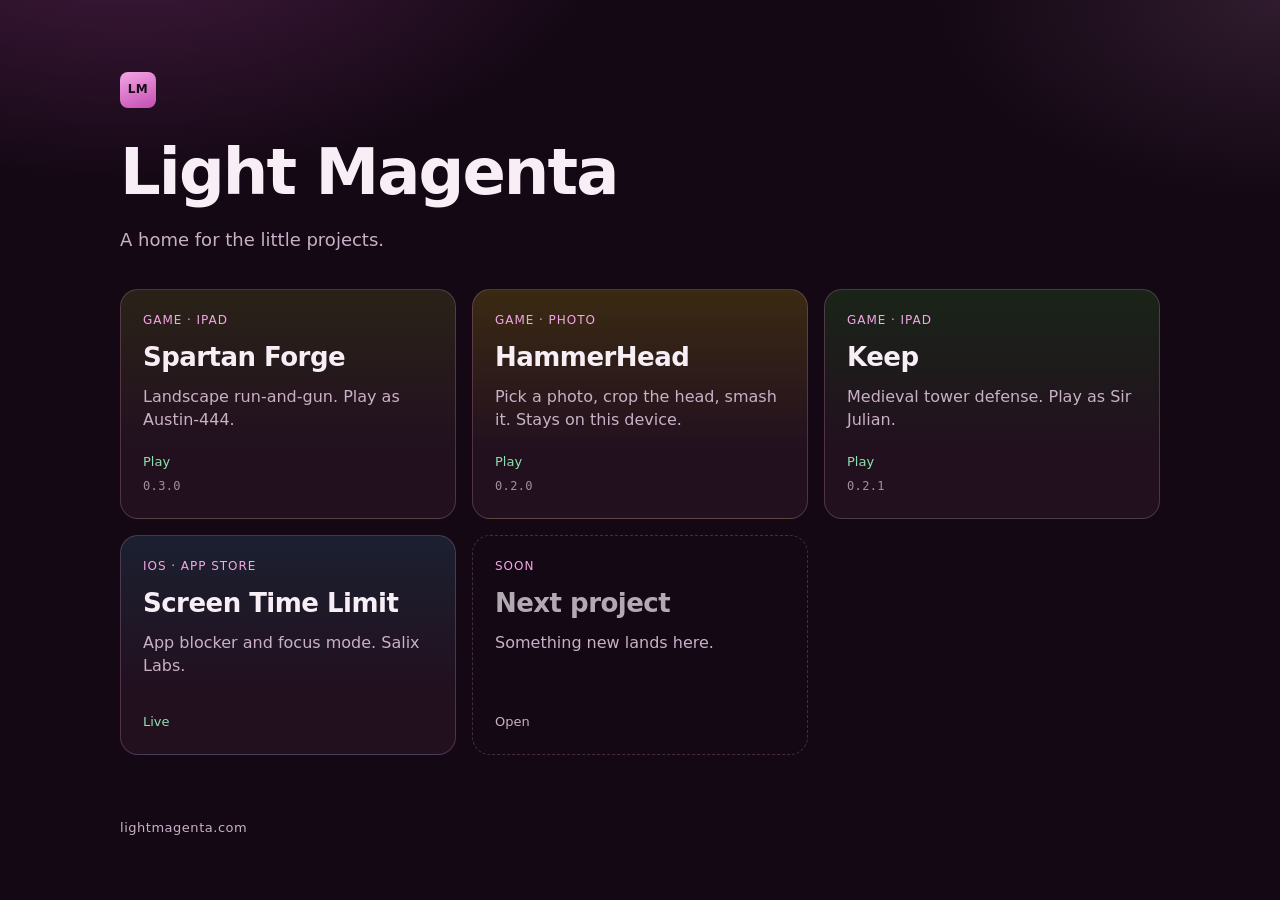
==== index.html @ 17b07bab "Pin Keep 0.2.1 from d2bc996 Copy playable files from keep@d2bc996. SOURCE.txt pins that SHA and vers" ====
<!DOCTYPE html>
<html lang="en">
<head>
  <meta charset="utf-8">
  <meta name="viewport" content="width=device-width, initial-scale=1">
  <title>Light Magenta</title>
  <meta name="description" content="A home for Erik’s little projects.">
  <link rel="icon" href="favicon.svg" type="image/svg+xml">
  <link rel="stylesheet" href="styles.css">
</head>
<body>
  <header class="wrap">
    <p class="mark">LM</p>
    <h1>Light Magenta</h1>
    <p class="lede">A home for the little projects.</p>
  </header>

  <main class="wrap tiles">
    <!-- Playable-tile stamps are version only. SHAs stay in that game's SOURCE.txt. Update the stamp in the same change when copying a newer game version onto the hub. Soon / App Store tiles stay unlabeled. -->
    <a class="tile tile-spartan" href="/spartan/">
      <span class="tag">Game · iPad</span>
      <h2>Spartan Forge</h2>
      <p>Landscape run-and-gun. Play as Austin-444.</p>
      <span class="status live">Play</span>
      <span class="build">0.3.0</span>
    </a>

    <a class="tile tile-hammer" href="/hammerhead/">
      <span class="tag">Game · Photo</span>
      <h2>HammerHead</h2>
      <p>Pick a photo, crop the head, smash it. Stays on this device.</p>
      <span class="status live">Play</span>
      <span class="build">0.2.0</span>
    </a>

    <a class="tile tile-keep" href="/keep/">
      <span class="tag">Game · iPad</span>
      <h2>Keep</h2>
      <p>Medieval tower defense. Play as Sir Julian.</p>
      <span class="status live">Play</span>
      <span class="build">0.2.1</span>
    </a>

    <a class="tile tile-app" href="https://apps.apple.com/us/app/screen-time-limit-app-blocker/id6449219142">
      <span class="tag">iOS · App Store</span>
      <h2>Screen Time Limit</h2>
      <p>App blocker and focus mode. Salix Labs.</p>
      <span class="status live">Live</span>
    </a>

    <div class="tile tile-next" aria-disabled="true">
      <span class="tag">Soon</span>
      <h2>Next project</h2>
      <p>Something new lands here.</p>
      <span class="status">Open</span>
    </div>
  </main>

  <footer class="wrap">lightmagenta.com</footer>
</body>
</html>
---- styles.css ----
:root {
  --bg: #140814;
  --ink: #f7eef6;
  --muted: #c9b0c6;
  --magenta: #f3a6e4;
  --magenta-deep: #c44db3;
  --card: #22101f;
  --line: rgba(243, 166, 228, 0.22);
}

* { box-sizing: border-box; }
html, body { margin: 0; padding: 0; }
body {
  min-height: 100vh;
  background:
    radial-gradient(900px 500px at 10% -10%, rgba(196, 77, 179, 0.28), transparent 55%),
    radial-gradient(700px 400px at 100% 0%, rgba(243, 166, 228, 0.12), transparent 50%),
    var(--bg);
  color: var(--ink);
  font: 16px/1.45 ui-sans-serif, system-ui, -apple-system, "Segoe UI", Helvetica, sans-serif;
}

.wrap { width: min(1040px, calc(100% - 40px)); margin: 0 auto; }

header { padding: 72px 0 36px; }
.mark {
  display: inline-grid;
  place-items: center;
  width: 36px;
  height: 36px;
  margin: 0 0 18px;
  border-radius: 8px;
  background: linear-gradient(160deg, var(--magenta), var(--magenta-deep));
  color: #1a0a18;
  font-size: 12px;
  font-weight: 700;
  letter-spacing: 0.04em;
}
h1 {
  margin: 0 0 8px;
  font-size: clamp(36px, 6vw, 64px);
  font-weight: 560;
  letter-spacing: -0.03em;
}
.lede { margin: 0; color: var(--muted); font-size: 18px; }

.tiles {
  display: grid;
  grid-template-columns: repeat(auto-fit, minmax(260px, 1fr));
  gap: 16px;
  padding-bottom: 64px;
}

.tile {
  display: flex;
  flex-direction: column;
  min-height: 220px;
  padding: 22px;
  border: 1px solid var(--line);
  border-radius: 18px;
  background: var(--card);
  color: inherit;
  text-decoration: none;
  transition: transform 160ms ease, border-color 160ms ease, background 160ms ease;
}
a.tile:hover, a.tile:focus-visible {
  transform: translateY(-3px);
  border-color: var(--magenta);
  outline: none;
}
.tile h2 { margin: 10px 0 8px; font-size: 26px; letter-spacing: -0.02em; }
.tile p { margin: 0 0 auto; color: var(--muted); }
.tag {
  font-size: 12px;
  letter-spacing: 0.08em;
  text-transform: uppercase;
  color: var(--magenta);
}
.status {
  margin-top: 22px;
  font-size: 13px;
  color: var(--muted);
}
.status.live { color: #8ee0b0; }
.build {
  margin-top: 6px;
  font-size: 12px;
  font-family: ui-monospace, SFMono-Regular, Menlo, Consolas, monospace;
  letter-spacing: 0.03em;
  color: var(--muted);
  opacity: 0.78;
}

.tile-spartan { background: linear-gradient(180deg, #2a2218 0%, var(--card) 70%); }
.tile-app { background: linear-gradient(180deg, #1b2030 0%, var(--card) 70%); }
.tile-hammer { background: linear-gradient(180deg, #3a2a12 0%, var(--card) 70%); }
.tile-keep { background: linear-gradient(180deg, #1a2418 0%, var(--card) 70%); }
.tile-keep[aria-disabled="true"] { cursor: default; opacity: 0.85; }
.tile-next {
  border-style: dashed;
  background: transparent;
  color: var(--muted);
}
.tile-next h2 { color: var(--ink); opacity: 0.7; }

footer {
  padding: 0 0 40px;
  color: var(--muted);
  font-size: 13px;
  letter-spacing: 0.04em;
}

@media (prefers-reduced-motion: reduce) {
  .tile { transition: none; }
  a.tile:hover { transform: none; }
}
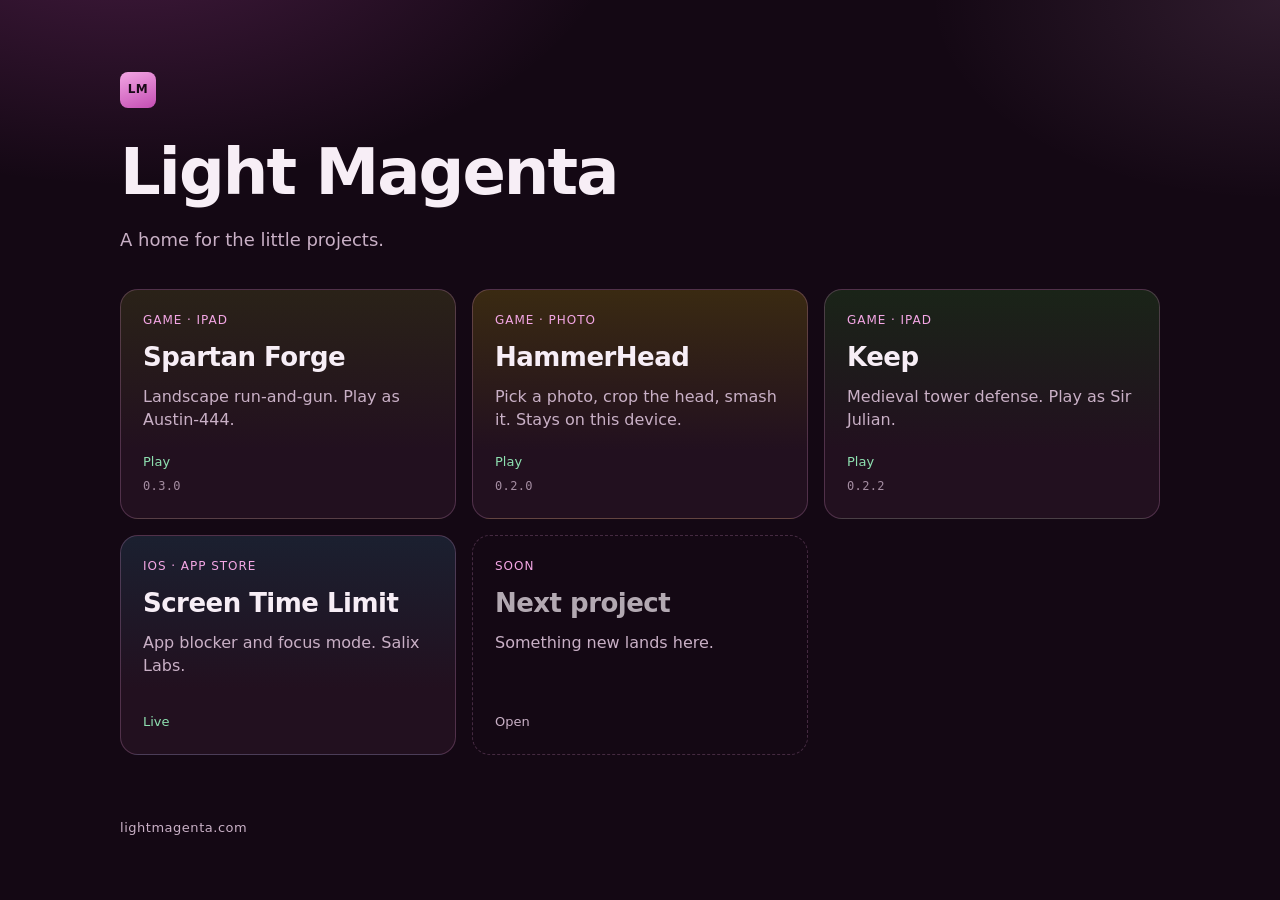
==== commit 58dc4c1f: "Pin Keep 0.2.2 from 047e198 Copy the playable Keep files from salixlabs/keep@047e198 and stamp the h" ====
--- a/index.html
+++ b/index.html
@@ -38,7 +38,7 @@
       <h2>Keep</h2>
       <p>Medieval tower defense. Play as Sir Julian.</p>
       <span class="status live">Play</span>
-      <span class="build">0.2.1</span>
+      <span class="build">0.2.2</span>
     </a>
 
     <a class="tile tile-app" href="https://apps.apple.com/us/app/screen-time-limit-app-blocker/id6449219142">
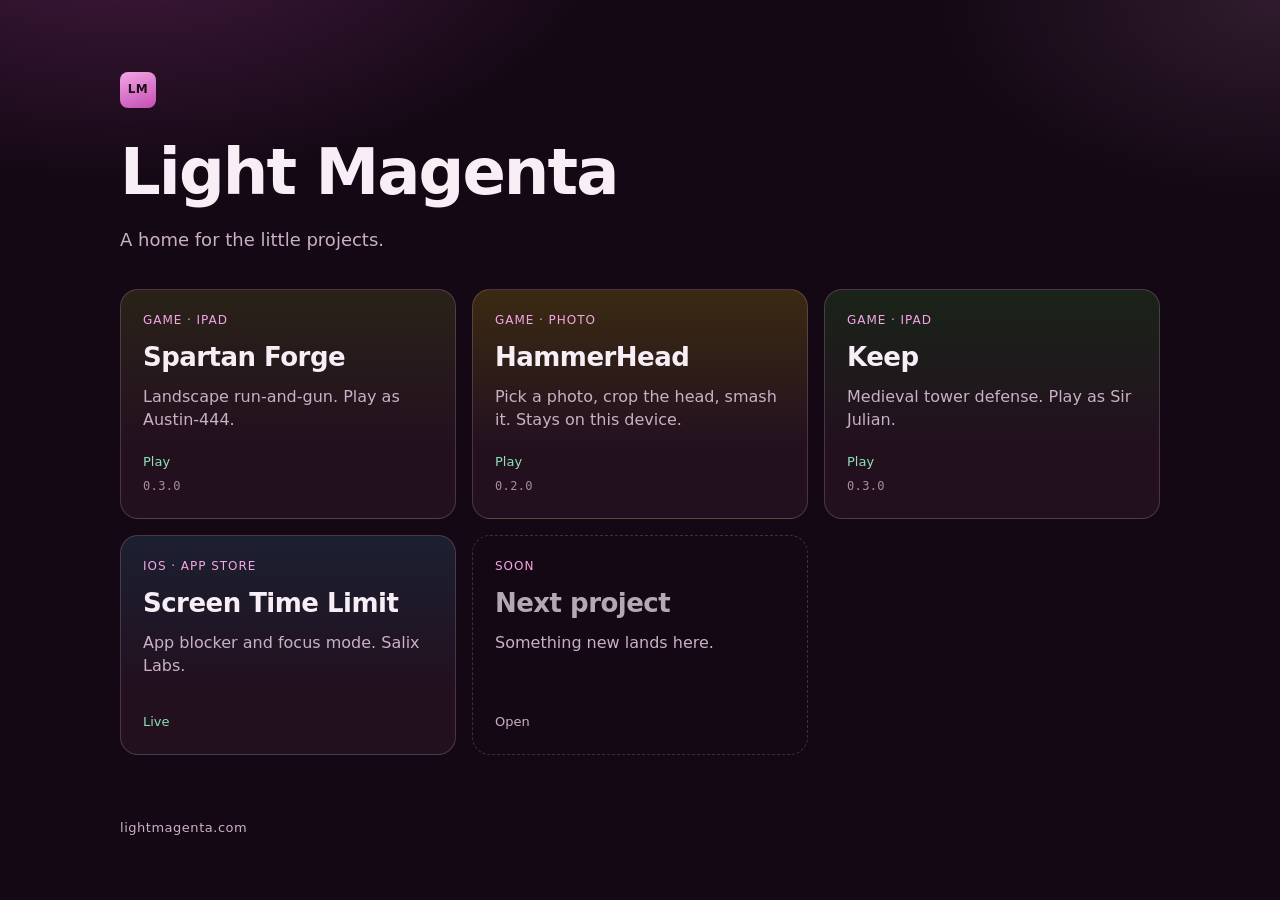
==== commit 734df723: "Pin Keep 0.3.0 from 2b96a8d Copy the playable Keep files from salixlabs/keep@2b96a8d and stamp the h" ====
--- a/index.html
+++ b/index.html
@@ -38,7 +38,7 @@
       <h2>Keep</h2>
       <p>Medieval tower defense. Play as Sir Julian.</p>
       <span class="status live">Play</span>
-      <span class="build">0.2.2</span>
+      <span class="build">0.3.0</span>
     </a>
 
     <a class="tile tile-app" href="https://apps.apple.com/us/app/screen-time-limit-app-blocker/id6449219142">
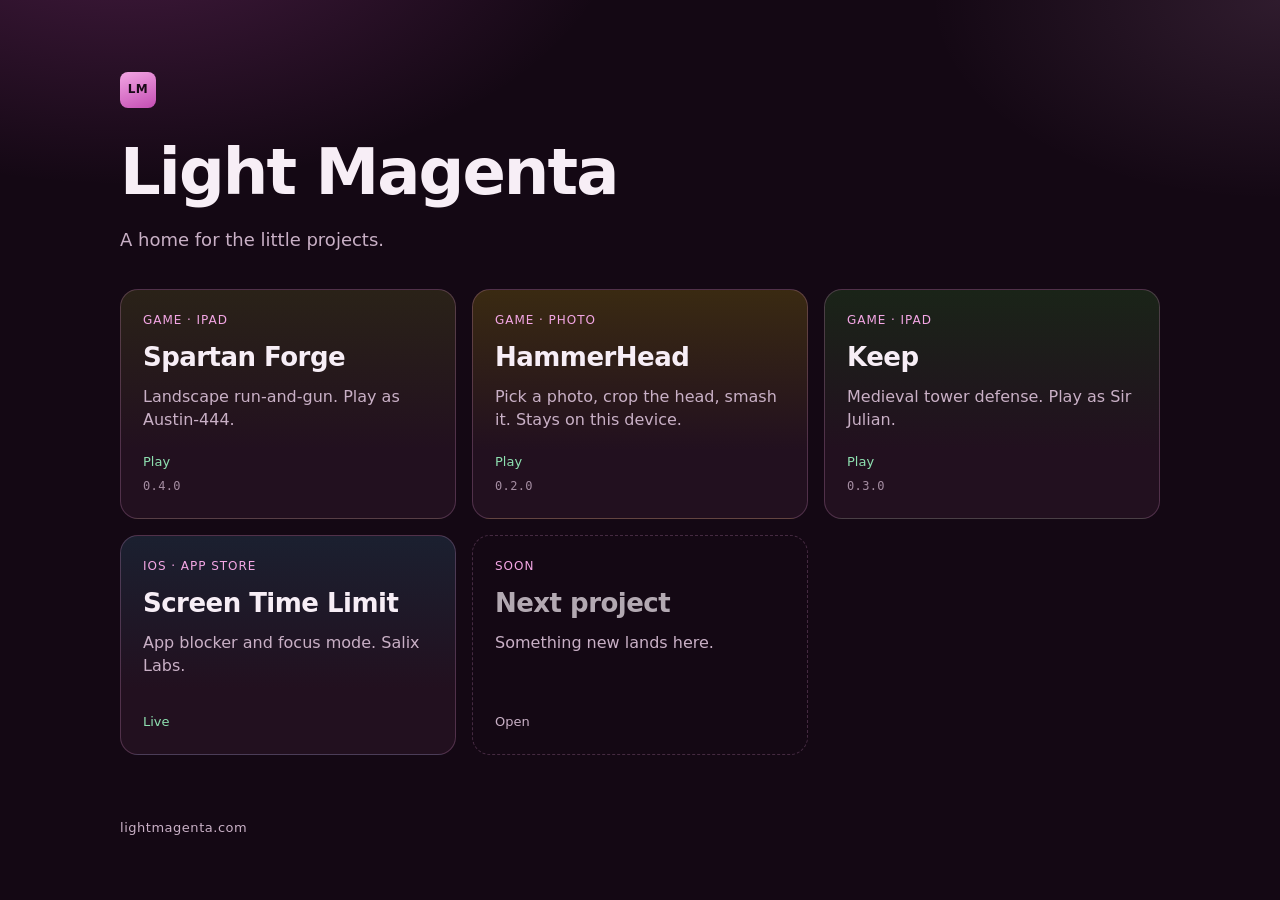
==== commit f6d27b29: "Pin Spartan 0.4.0 from 0081cbe Copy the playable Spartan files from salixlabs/spartan@0081cbe8 and s" ====
--- a/index.html
+++ b/index.html
@@ -22,7 +22,7 @@
       <h2>Spartan Forge</h2>
       <p>Landscape run-and-gun. Play as Austin-444.</p>
       <span class="status live">Play</span>
-      <span class="build">0.3.0</span>
+      <span class="build">0.4.0</span>
     </a>
 
     <a class="tile tile-hammer" href="/hammerhead/">
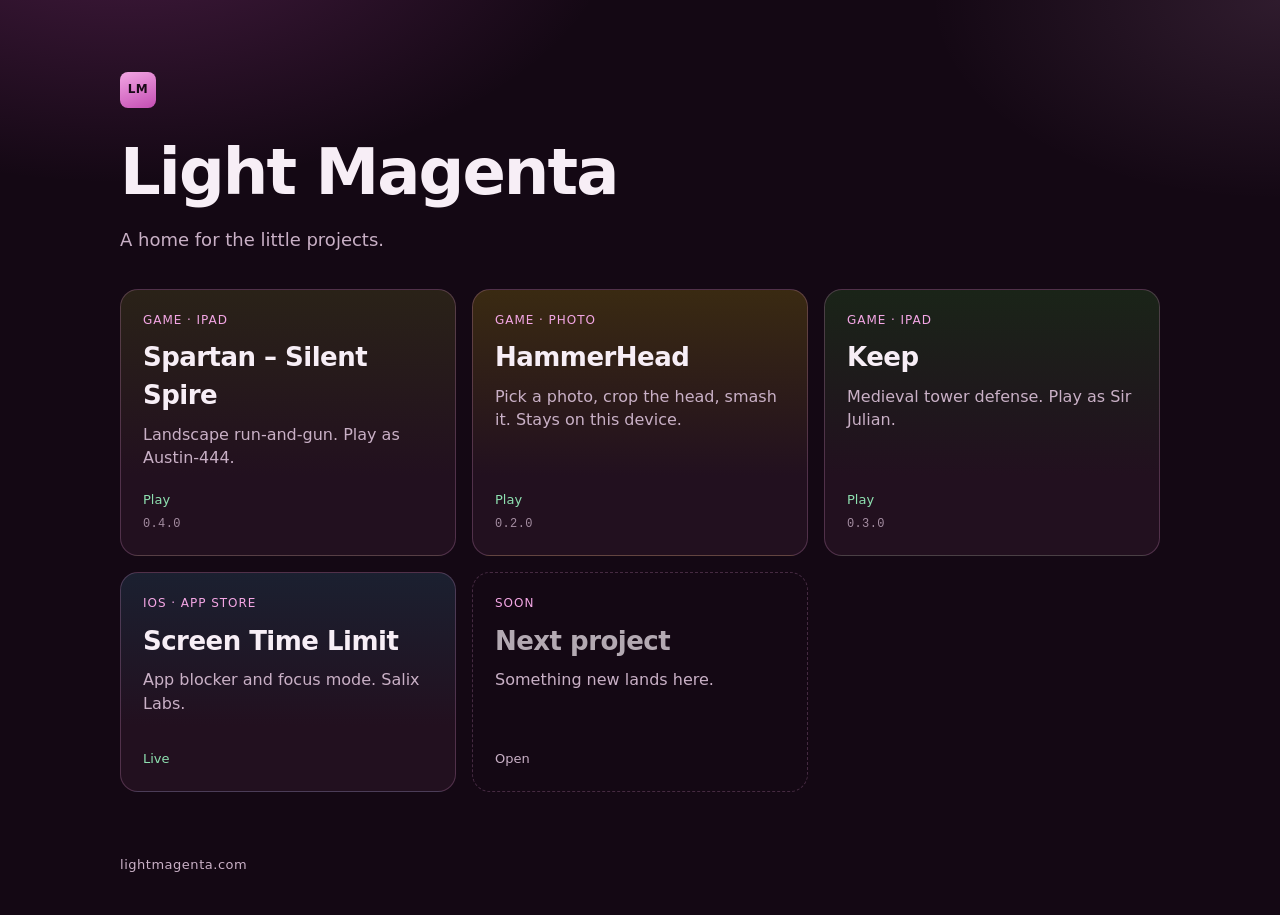
==== commit 79b96318: "Rename hub Spartan tile to Silent Spire The homepage tile title is Spartan – Silent Spire. Stamp sta" ====
--- a/index.html
+++ b/index.html
@@ -19,7 +19,7 @@
     <!-- Playable-tile stamps are version only. SHAs stay in that game's SOURCE.txt. Update the stamp in the same change when copying a newer game version onto the hub. Soon / App Store tiles stay unlabeled. -->
     <a class="tile tile-spartan" href="/spartan/">
       <span class="tag">Game · iPad</span>
-      <h2>Spartan Forge</h2>
+      <h2>Spartan – Silent Spire</h2>
       <p>Landscape run-and-gun. Play as Austin-444.</p>
       <span class="status live">Play</span>
       <span class="build">0.4.0</span>
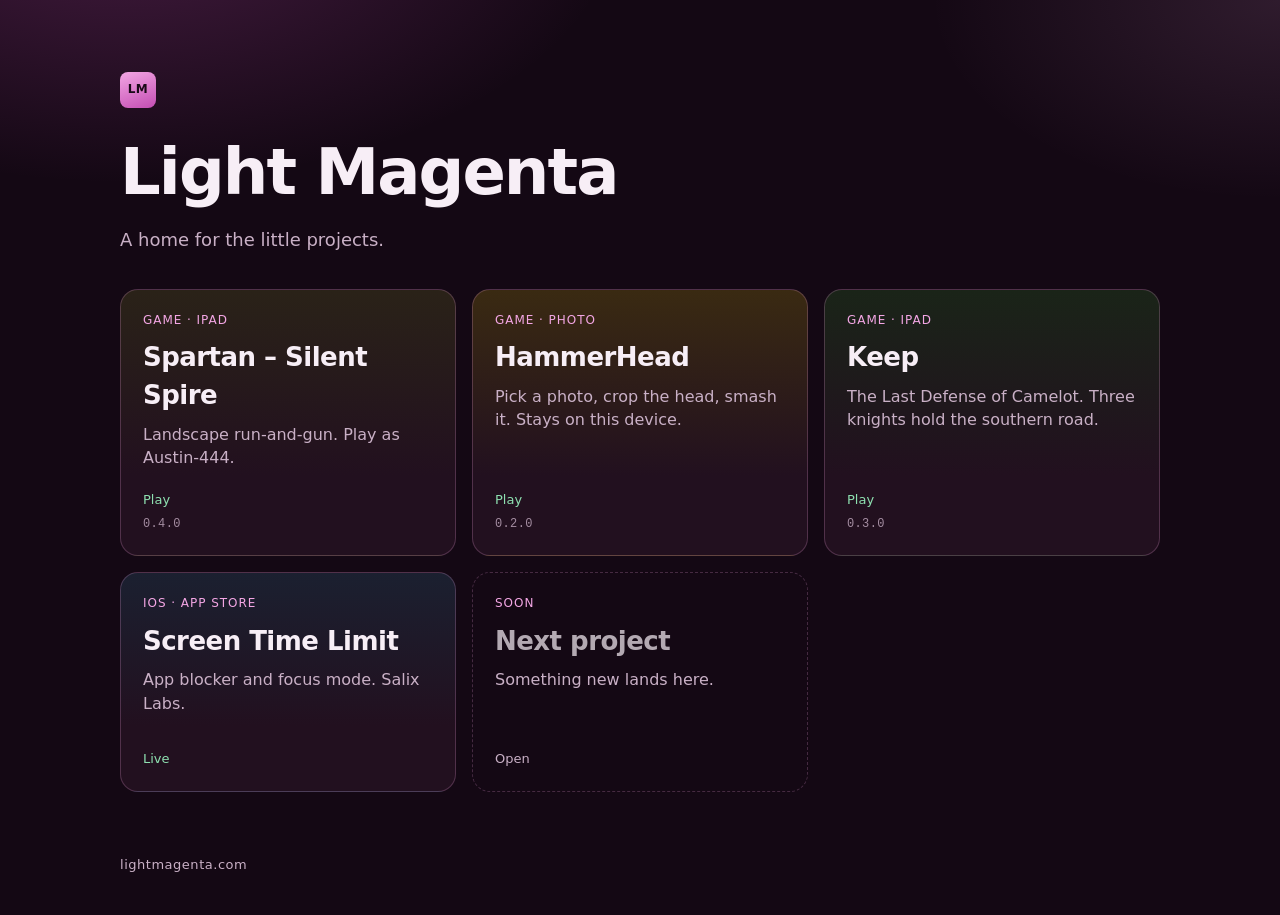
==== commit a57217ec: "Update Keep hub tile blurb copy Replace the Keep tile description with the Camelot southern-road lin" ====
--- a/index.html
+++ b/index.html
@@ -36,7 +36,7 @@
     <a class="tile tile-keep" href="/keep/">
       <span class="tag">Game · iPad</span>
       <h2>Keep</h2>
-      <p>Medieval tower defense. Play as Sir Julian.</p>
+      <p>The Last Defense of Camelot. Three knights hold the southern road.</p>
       <span class="status live">Play</span>
       <span class="build">0.3.0</span>
     </a>
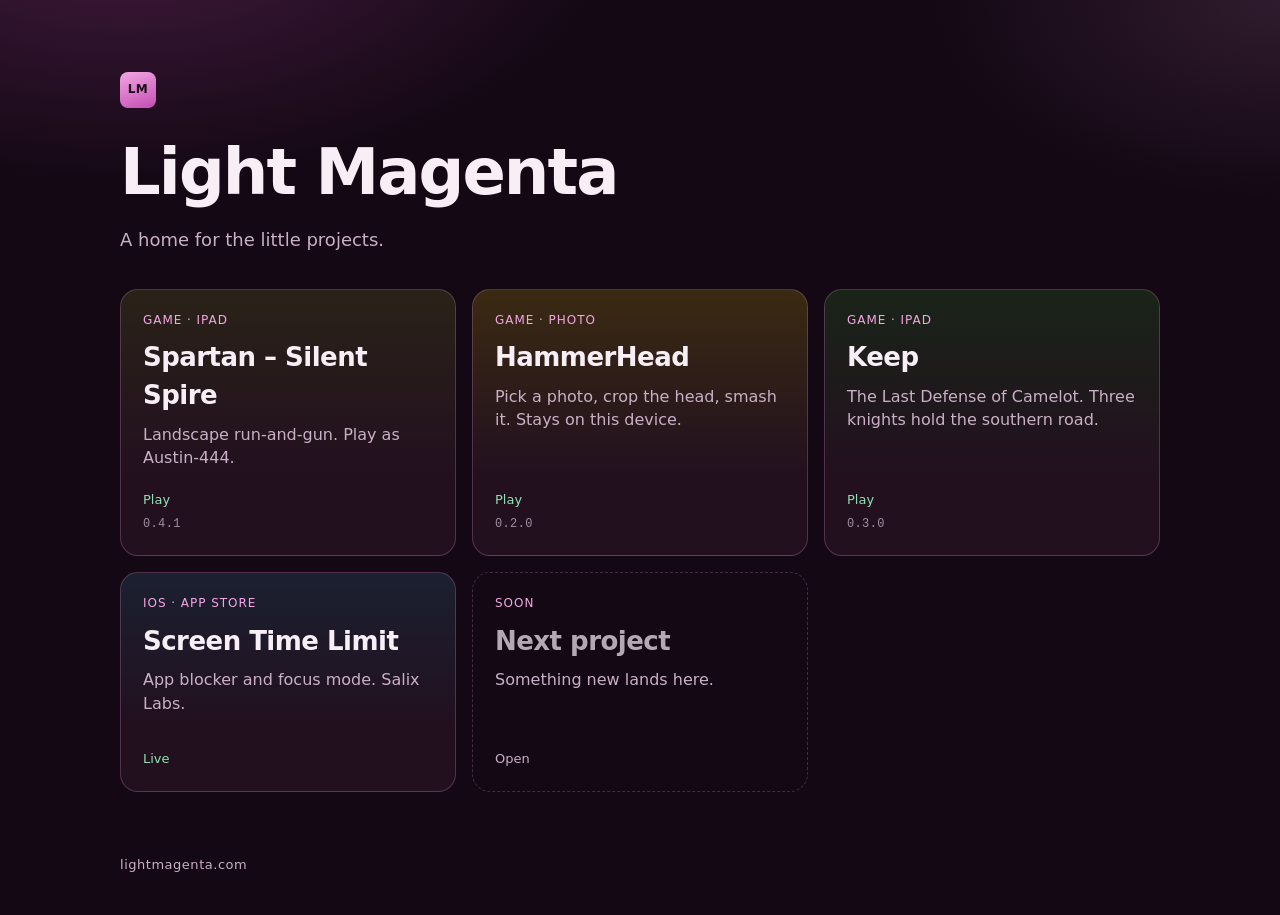
==== commit fbbd0e59: "Pin Spartan hub copy to 0.4.1 Copy the playable Spartan files from salixlabs/spartan@2b6bc3c8 and st" ====
--- a/index.html
+++ b/index.html
@@ -22,7 +22,7 @@
       <h2>Spartan – Silent Spire</h2>
       <p>Landscape run-and-gun. Play as Austin-444.</p>
       <span class="status live">Play</span>
-      <span class="build">0.4.0</span>
+      <span class="build">0.4.1</span>
     </a>
 
     <a class="tile tile-hammer" href="/hammerhead/">
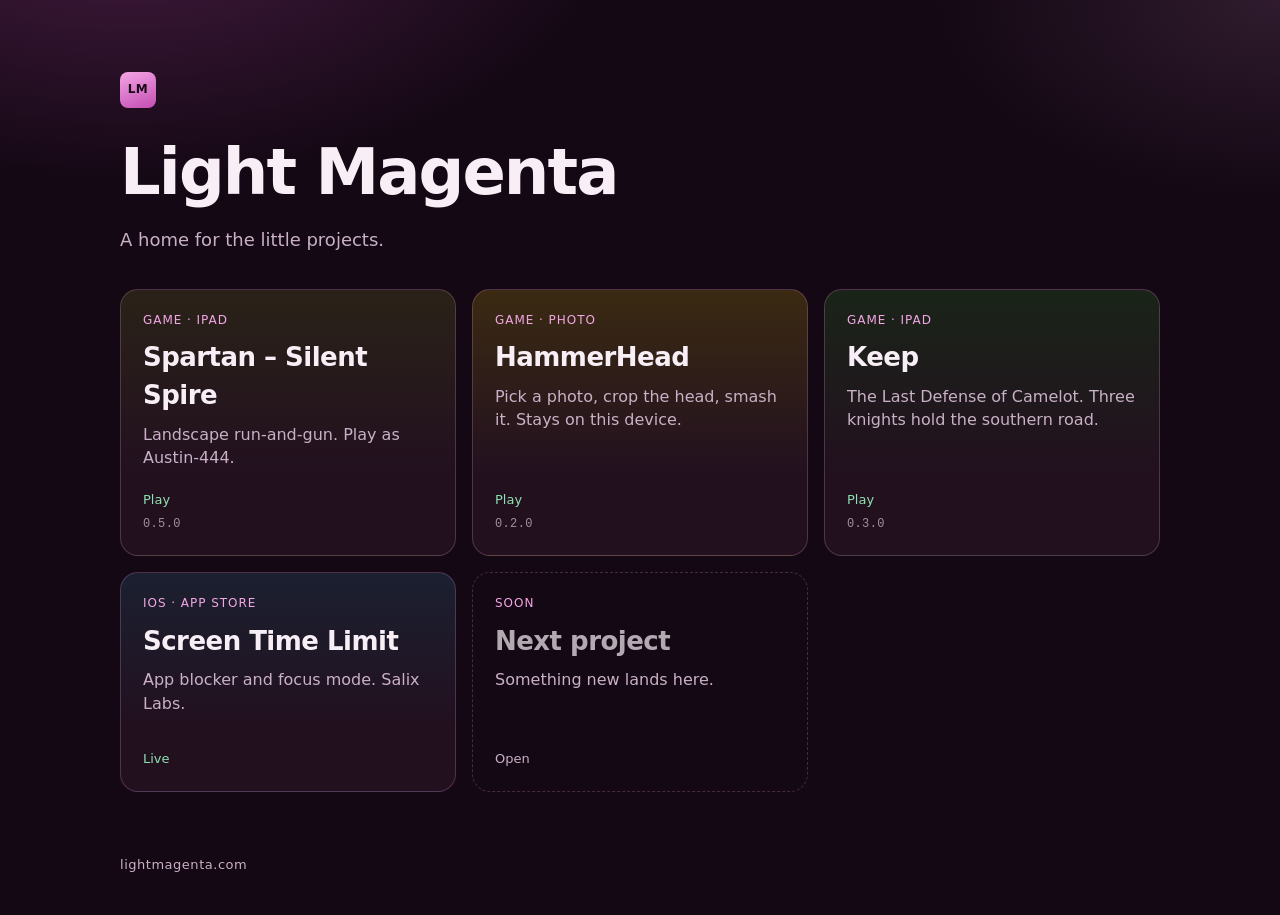
==== commit 2b0a308e: "Pin Spartan hub copy to 0.5.0 Copy playable Silent Spire files from salixlabs/spartan 0e535c2d6821d7" ====
--- a/index.html
+++ b/index.html
@@ -22,7 +22,7 @@
       <h2>Spartan – Silent Spire</h2>
       <p>Landscape run-and-gun. Play as Austin-444.</p>
       <span class="status live">Play</span>
-      <span class="build">0.4.1</span>
+      <span class="build">0.5.0</span>
     </a>
 
     <a class="tile tile-hammer" href="/hammerhead/">
